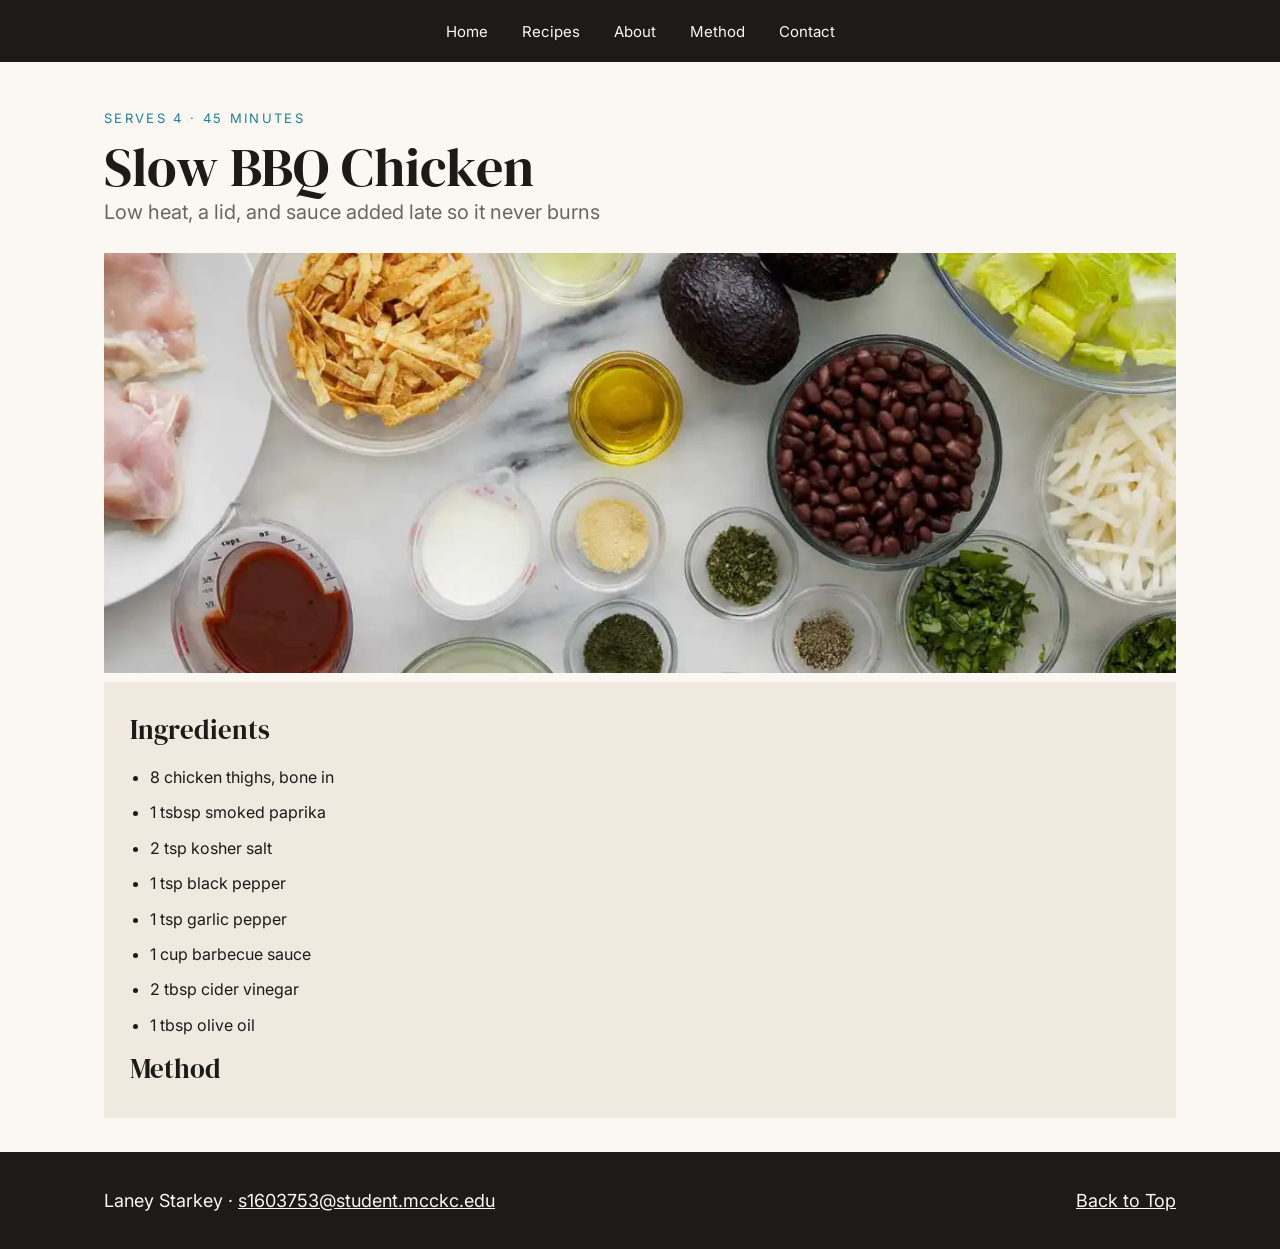
==== recipes/bbq-chicken.html @ a9d7b82f "add div" ====
<!DOCTYPE html>
<html lang="en">
<head>
    <meta charset="UTF-8">
    <meta name="viewport" content="width=device-width, initial-scale=1.0">
    <title>Slow BBQ Chicken</title>
  
    <link rel="preconnect" href="https://fonts.googleapis.com">
  <link rel="preconnect" href="https://fonts.gstatic.com" crossorigin>
  <link href="https://fonts.googleapis.com/css2?family=DM+Serif+Display&family=Inter:wght@400;500;600&display=swap" rel="stylesheet">
  
    <link rel="stylesheet" href="../css/styles.css">
     
</head>
<body id="top">

    <nav class="site-nav">
    <ul>
        <li>
            <a href="index.html"> Home</a>
        </li>

        <li>
            <a href="#cards"> Recipes</a>
        </li>

        <li>
            <a href="#about"> About</a>
        </li>

        <li>
            <a href="#method"> Method</a>
        </li>

        <li>
            <a href="mailto:you@example.com"> Contact</a>
        </li>
    </ul>
</nav>

<main>
    <header class="recipe-hero">
   <p class="eyebrow"> Serves 4 &middot; 45 minutes</p>
        <h1> Slow BBQ Chicken</h1>
        <p class="lede">Low heat, a lid, and sauce added late so it never burns <p>
        <img src="../images/bbq-chicken-banner.webp" alt="A tray of BBQ chicken">
    <header>

    <div class="ingredients">
        <h2>Ingredients </h2>
             <ul>
                <li> 8 chicken thighs, bone in </li>
                <li> 1 tsbsp smoked paprika </li>
                <li> 2 tsp kosher salt </li>
                <li> 1 tsp black pepper </li>
                <li> 1 tsp garlic pepper </li>
                <li> 1 cup barbecue sauce </li>
                <li> 2 tbsp cider vinegar </li>
                <li> 1 tbsp olive oil </li>
            </ul>
    <div> 
    <aside>
        <section id="method">
            <h2> Method </h2>
        </section>
    </aside>
    </div>
        
</main>

<footer class="site-footer">
    <div class="inner">
        <p> Laney Starkey &middot; <a href="mailto:s1603753@student.mcckc.edu">s1603753@student.mcckc.edu</a></p>
        <p class="right"><a href="#top"> Back to Top</a></p>
    <div> 
</footer>

</body>
</html>
---- css/styles.css ----
* {
    box-sizing: border-box;
    margin: 0;
    padding: 0;
}

body {
    background: #FBF8F3;
    color: #1D1B18;
    font-family: 'Inter', Helvetica, Arial, sans-serif;
    font-size: 18px;
    line-height: 1.65;
}

h1, h2, h3 {
    font-family: 'DM Serif Display', Georgia, serif;
    font-weight: 400;
}

.site-nav {
    background-color: #1D1B18;
}

.site-nav ul {
    list-style: none; 
    display: grid;
    grid-template: auto / auto auto auto auto auto;
    gap: 34px;
    width: max-content;
    margin: 0 auto;
    padding: 16px 24px;
}

.site-nav a {
    color: #FBF8F3;
    text-decoration: none;
    font-size: 15px;
}

main {
    max-width: 1120px;
    margin: 0 auto;
    padding: 0 24px;
}

.site-footer {
    background: #1D1B18;
    color: #FBF8F3
}

.site-footer .inner {
    display: grid;
    grid-template: auto/ 1fr 1fr;
    max-width: 1120px;
    margin: 0 auto;
    padding: 34px 24px;
}

.site-footer a {
    color: #FBF8F3
}

.site-footer .right {
    text-align: right;
}

.hero {
    display: grid;
    grid-template: auto / 1fr 1fr;
    gap: 28px;
    padding: 54px 0;
}

.hero img {
    width: 100%;
    height: 380px;
    object-fit: cover;
}

h1 {
    font-size: 54px;
    line-height: 1.05;
}

.eyebrow {
    font-size: 13px;
    letter-spacing: 0.18em;
    text-transform: uppercase;
    color: #1B858F; 
    margin-bottom: 10px;
}

.lede {
    font-size: 20px;
    color: #6B6560
}

.button {
    display: inline-block;
    margin-top: 12px;
    background: #1B858F;
    color: #FBF8F3;
    text-decoration: none;
    padding: 13px 22px;
    font-size: 15px;
    text-transform: uppercase;
}

.section-head {
    border-top:1px solid #EFE9DF;
    padding: 34px 0 24px;
}

.section-head p {
    max-width: 68ch;
}

.cards img{
    width: 100%;
    height: 230px;
    object-fit: cover;
}

.card h3{
    margin: 14px 0 6px;
}

.card p {
    font-size: 16px;
    color: #6B6560
}

.recipe-hero {
    padding: 46px 0 34px;
}

.recipe-hero img {
    width: 100%;
    height: 420px;
    object-fit: cover;
    margin-top: 24px;
}

.recipe-body {
    display: grid;
    grid-template: auto / 300px 1fr;
    gap: 54px;
    padding-bottom: 60px;
}

.ingredients {
    background: #EFE9DF;
    padding: 26px;
    align-self: start;
}

.ingredients ul {
    margin: 12px 0 0 20px;
}

.ingredients li {
    margin-bottom: 9px;
    font-size: 16px;
}
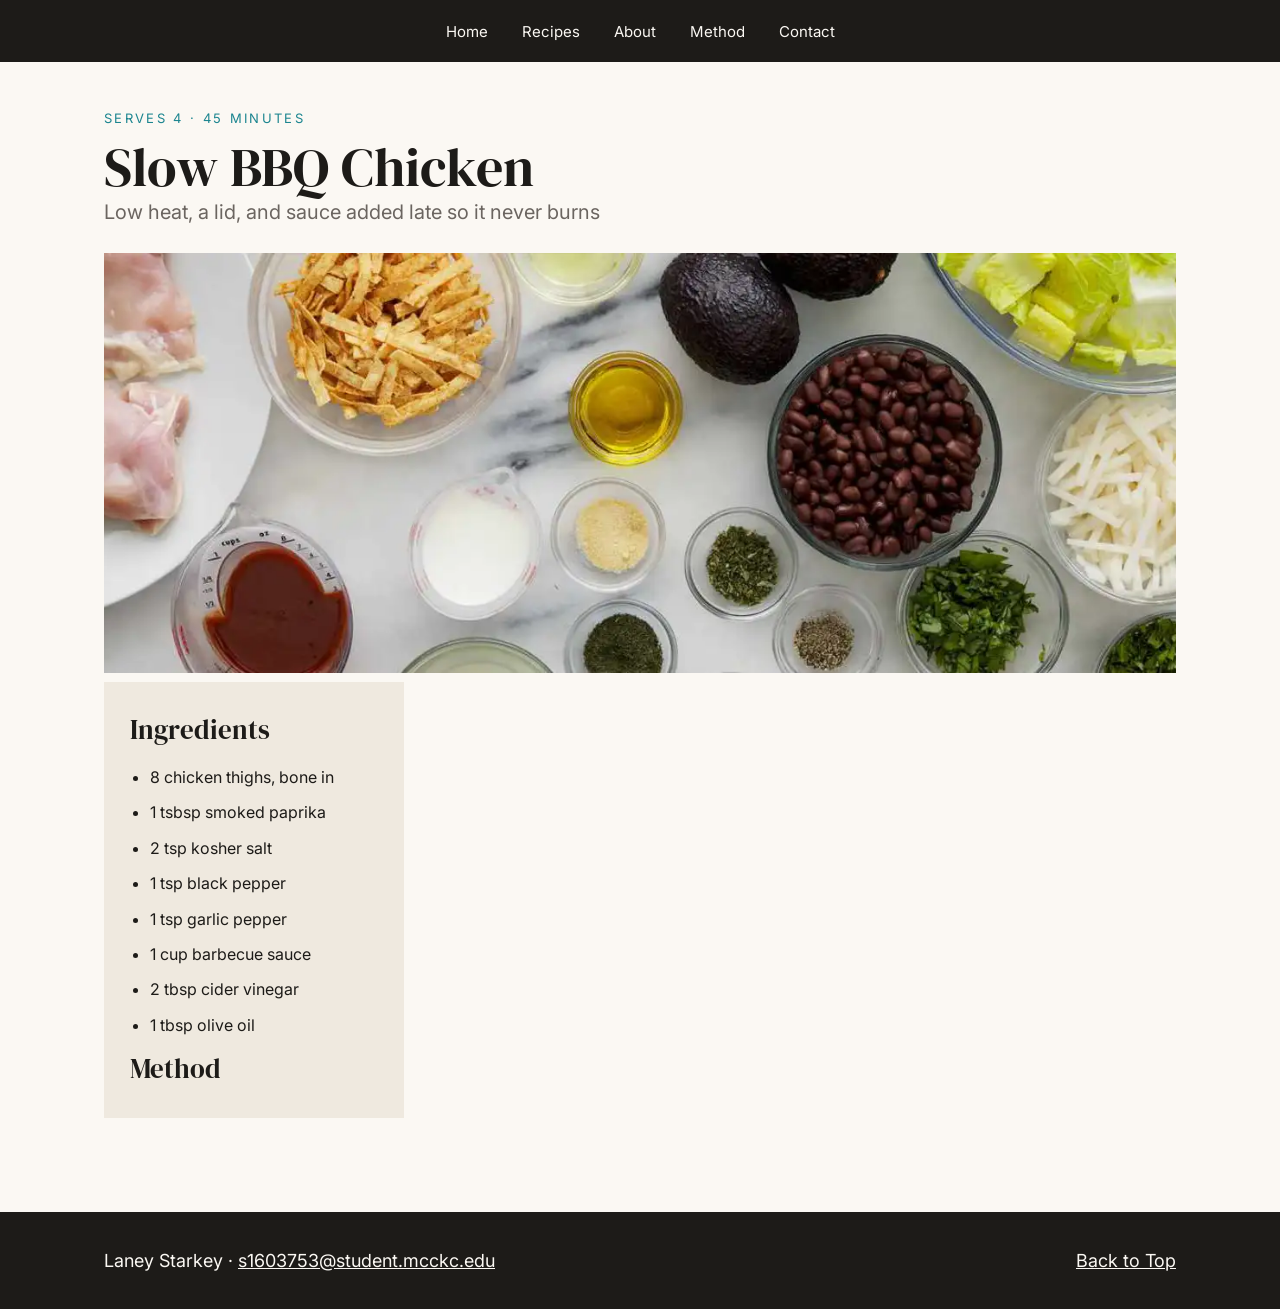
==== commit 60c85c01: "fixed error" ====
--- a/recipes/bbq-chicken.html
+++ b/recipes/bbq-chicken.html
@@ -46,7 +46,8 @@
         <img src="../images/bbq-chicken-banner.webp" alt="A tray of BBQ chicken">
     <header>
 
-    <div class="ingredients">
+    <div class="recipe-body">
+        <aside class="ingredients">
         <h2>Ingredients </h2>
              <ul>
                 <li> 8 chicken thighs, bone in </li>
@@ -58,12 +59,11 @@
                 <li> 2 tbsp cider vinegar </li>
                 <li> 1 tbsp olive oil </li>
             </ul>
-    <div> 
     <aside>
+
         <section id="method">
             <h2> Method </h2>
         </section>
-    </aside>
     </div>
         
 </main>
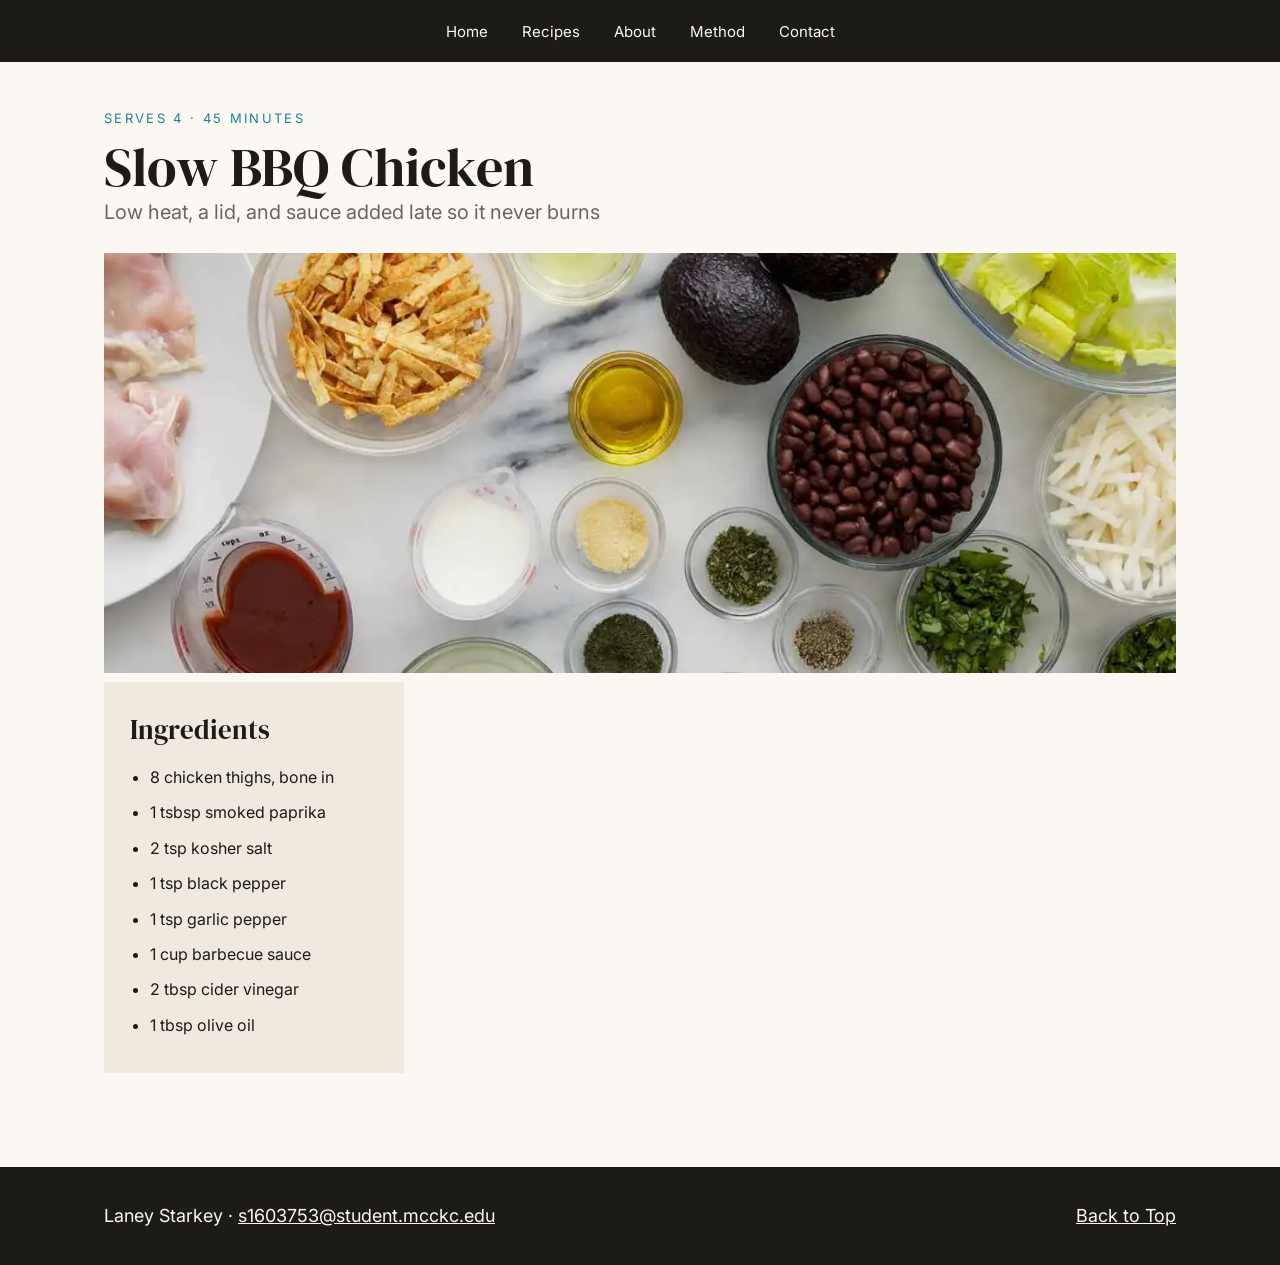
==== commit baef4428: "reset" ====
--- a/recipes/bbq-chicken.html
+++ b/recipes/bbq-chicken.html
@@ -47,8 +47,8 @@
     <header>
 
     <div class="recipe-body">
-        <aside class="ingredients">
-        <h2>Ingredients </h2>
+    <aside class="ingredients">
+        <h2>Ingredients</h2>
              <ul>
                 <li> 8 chicken thighs, bone in </li>
                 <li> 1 tsbsp smoked paprika </li>
@@ -61,9 +61,7 @@
             </ul>
     <aside>
 
-        <section id="method">
-            <h2> Method </h2>
-        </section>
+    
     </div>
         
 </main>
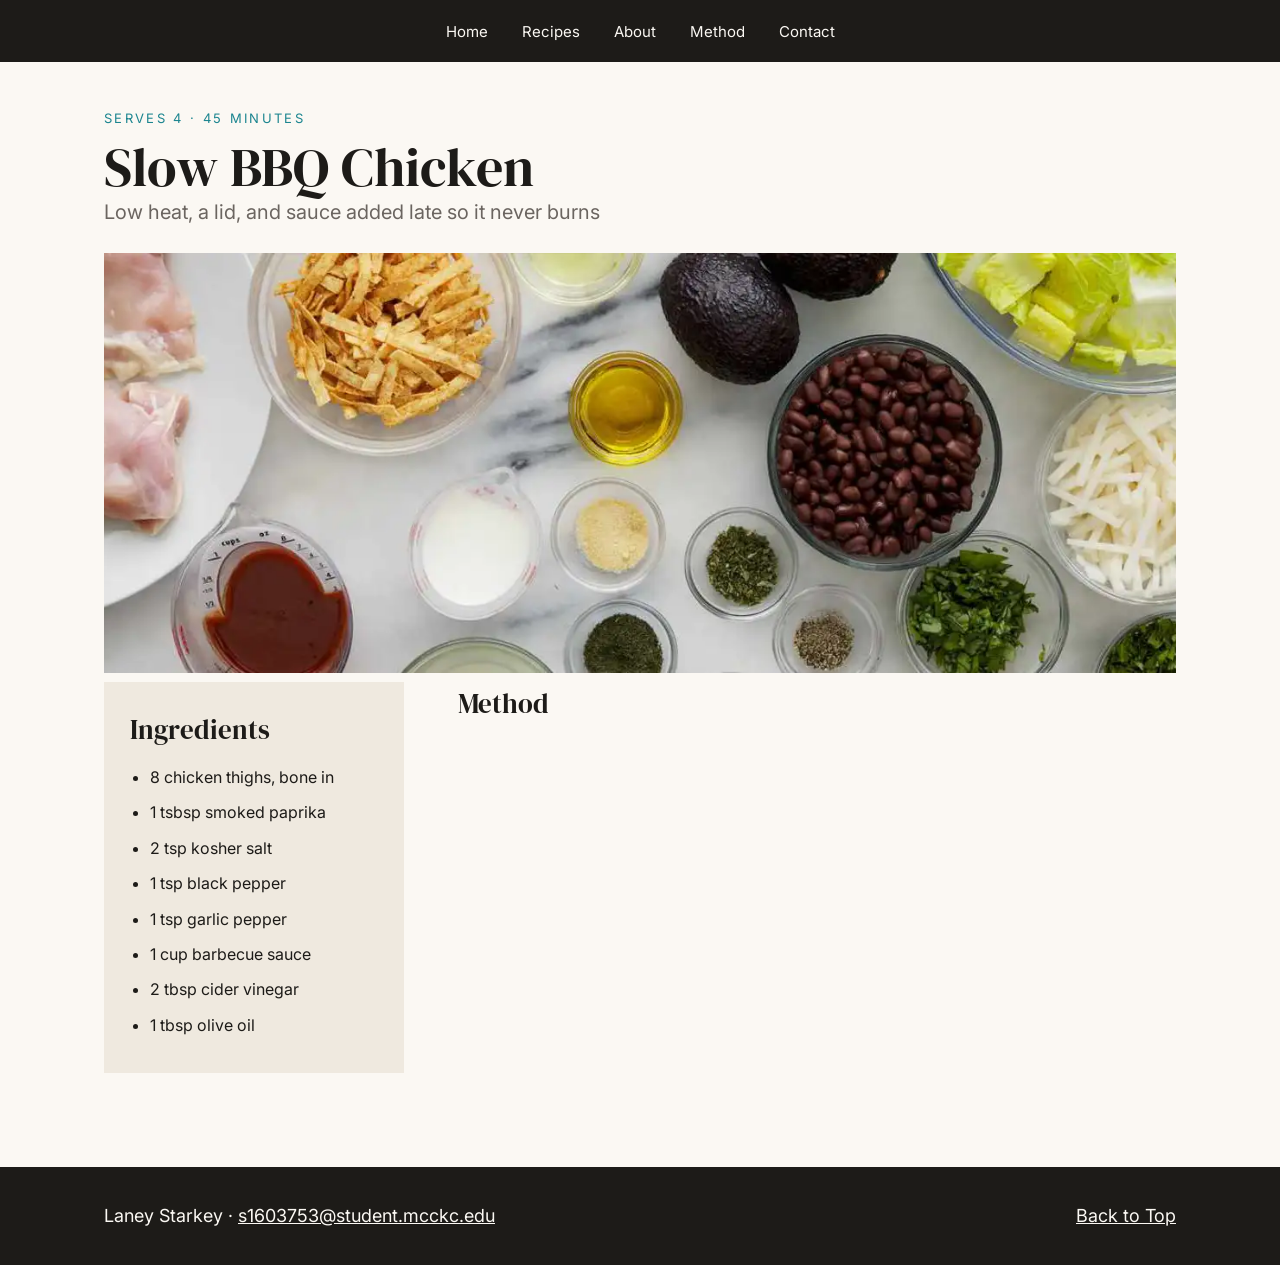
==== commit 898431b5: "method" ====
--- a/recipes/bbq-chicken.html
+++ b/recipes/bbq-chicken.html
@@ -59,7 +59,12 @@
                 <li> 2 tbsp cider vinegar </li>
                 <li> 1 tbsp olive oil </li>
             </ul>
-    <aside>
+        </aside>
+
+        <section id="method">
+            <h2> Method </h2>
+        </section>
+
 
     
     </div>
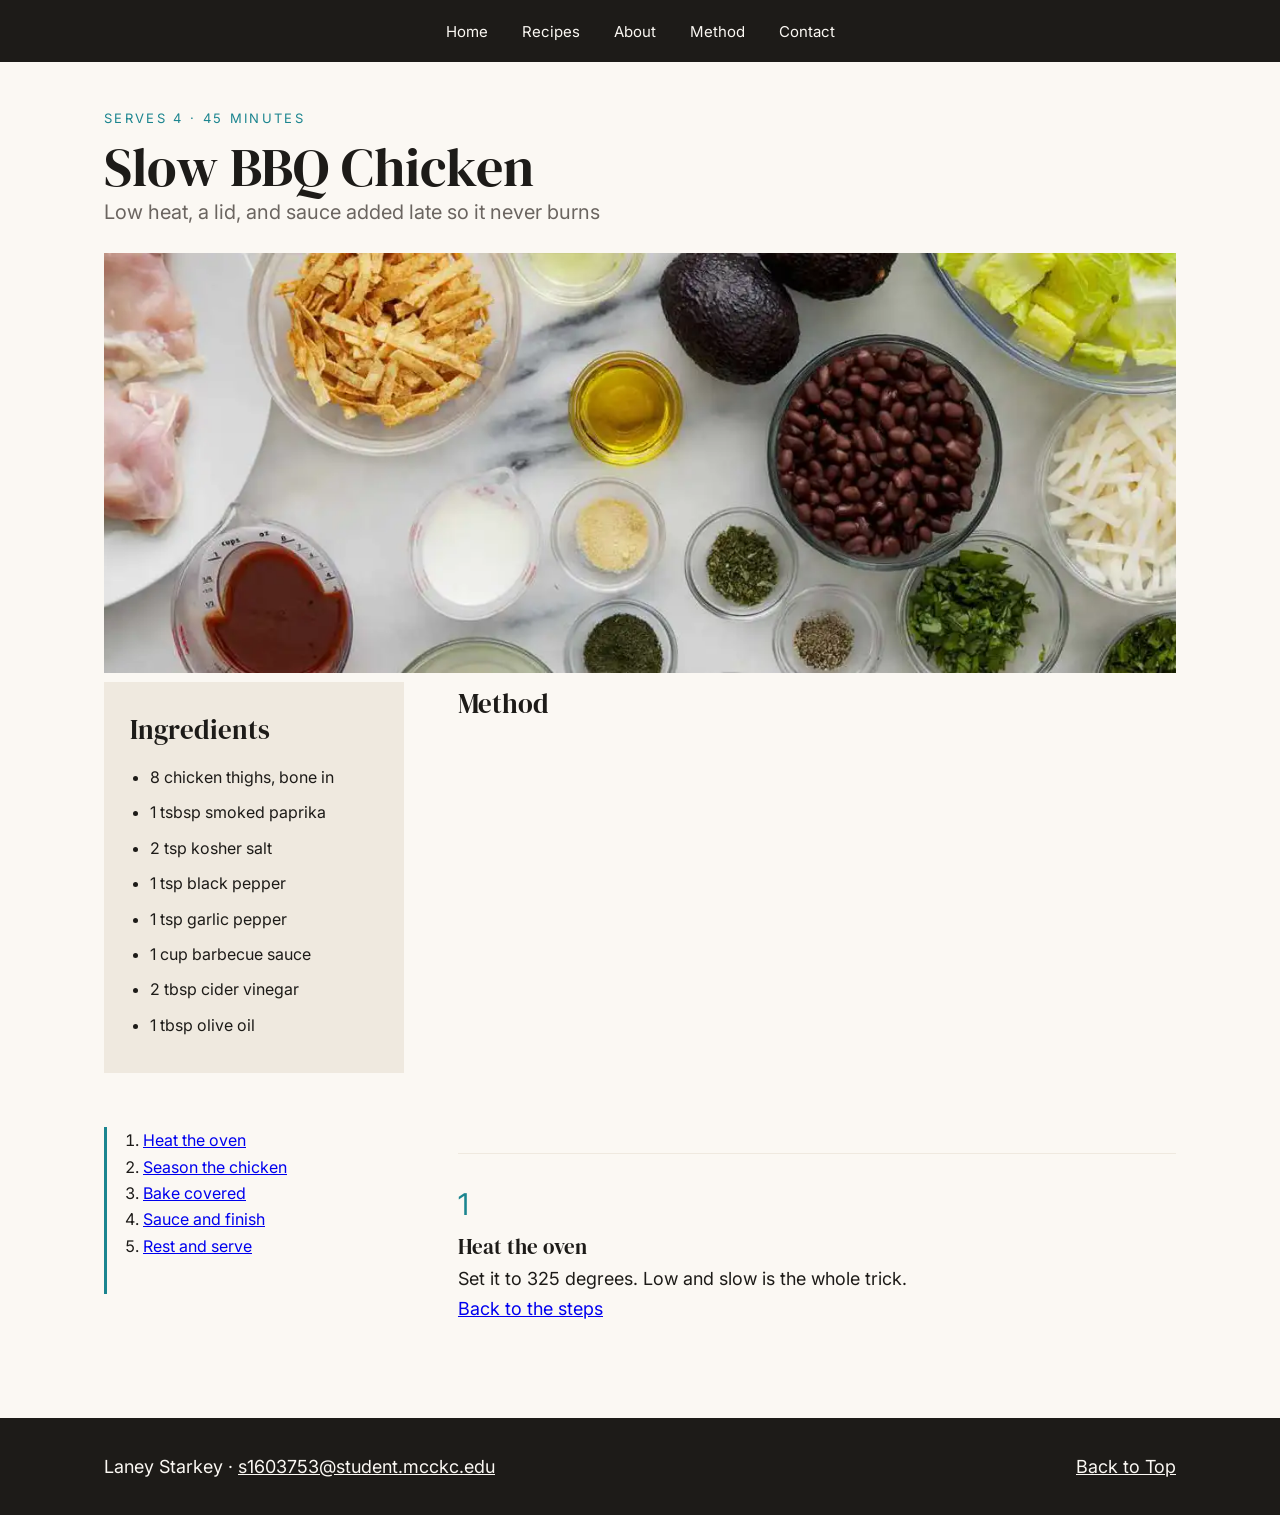
==== commit ab13b165: "styling hyper links" ====
--- a/recipes/bbq-chicken.html
+++ b/recipes/bbq-chicken.html
@@ -65,6 +65,24 @@
             <h2> Method </h2>
         </section>
 
+        <nav class="jump">
+            <ol>
+                <li><a href="#step-1">Heat the oven</a></li>
+                <li><a href="#step-2">Season the 
+                    chicken</a></li>
+                <li><a href="#step-3">Bake covered</a></li>
+                <li><a href="#step-4">Sauce and finish</a></li>
+                <li><a href="#step-5">Rest and serve</a></li>
+            </ol>
+        </nav>
+
+        <article class="step" id="step-1">
+            <span class="num">1</span>
+            <h3>Heat the oven</h3>
+            <p>Set it to 325 degrees. Low and slow is the whole trick.</p>
+            <p><a class="back" href="#method">Back to the steps</a></p>
+        </article>
+
 
     
     </div>
--- a/css/styles.css
+++ b/css/styles.css
@@ -161,4 +161,35 @@
 .ingredients li {
     margin-bottom: 9px;
     font-size: 16px;
+}
+
+.jump {
+    border-left: 3px solid #1B858F;
+    padding-left: 18px;
+    margin-bottom: 30px;
+}
+
+.jump ol {
+    margin-left: 18px;
+}
+
+.jump li{
+    font-size: 16px;
+}
+
+.step{
+    border-top: 1px solid #EFE9DF;
+    padding-top: 26px; 
+    margin-top: 26px;
+}
+
+.step .num {
+    display: block;
+    font-size: 30px;
+    color: #1b858f;
+}
+
+.bacl{
+    font-size: 14px;
+    color: #6B6560;
 }
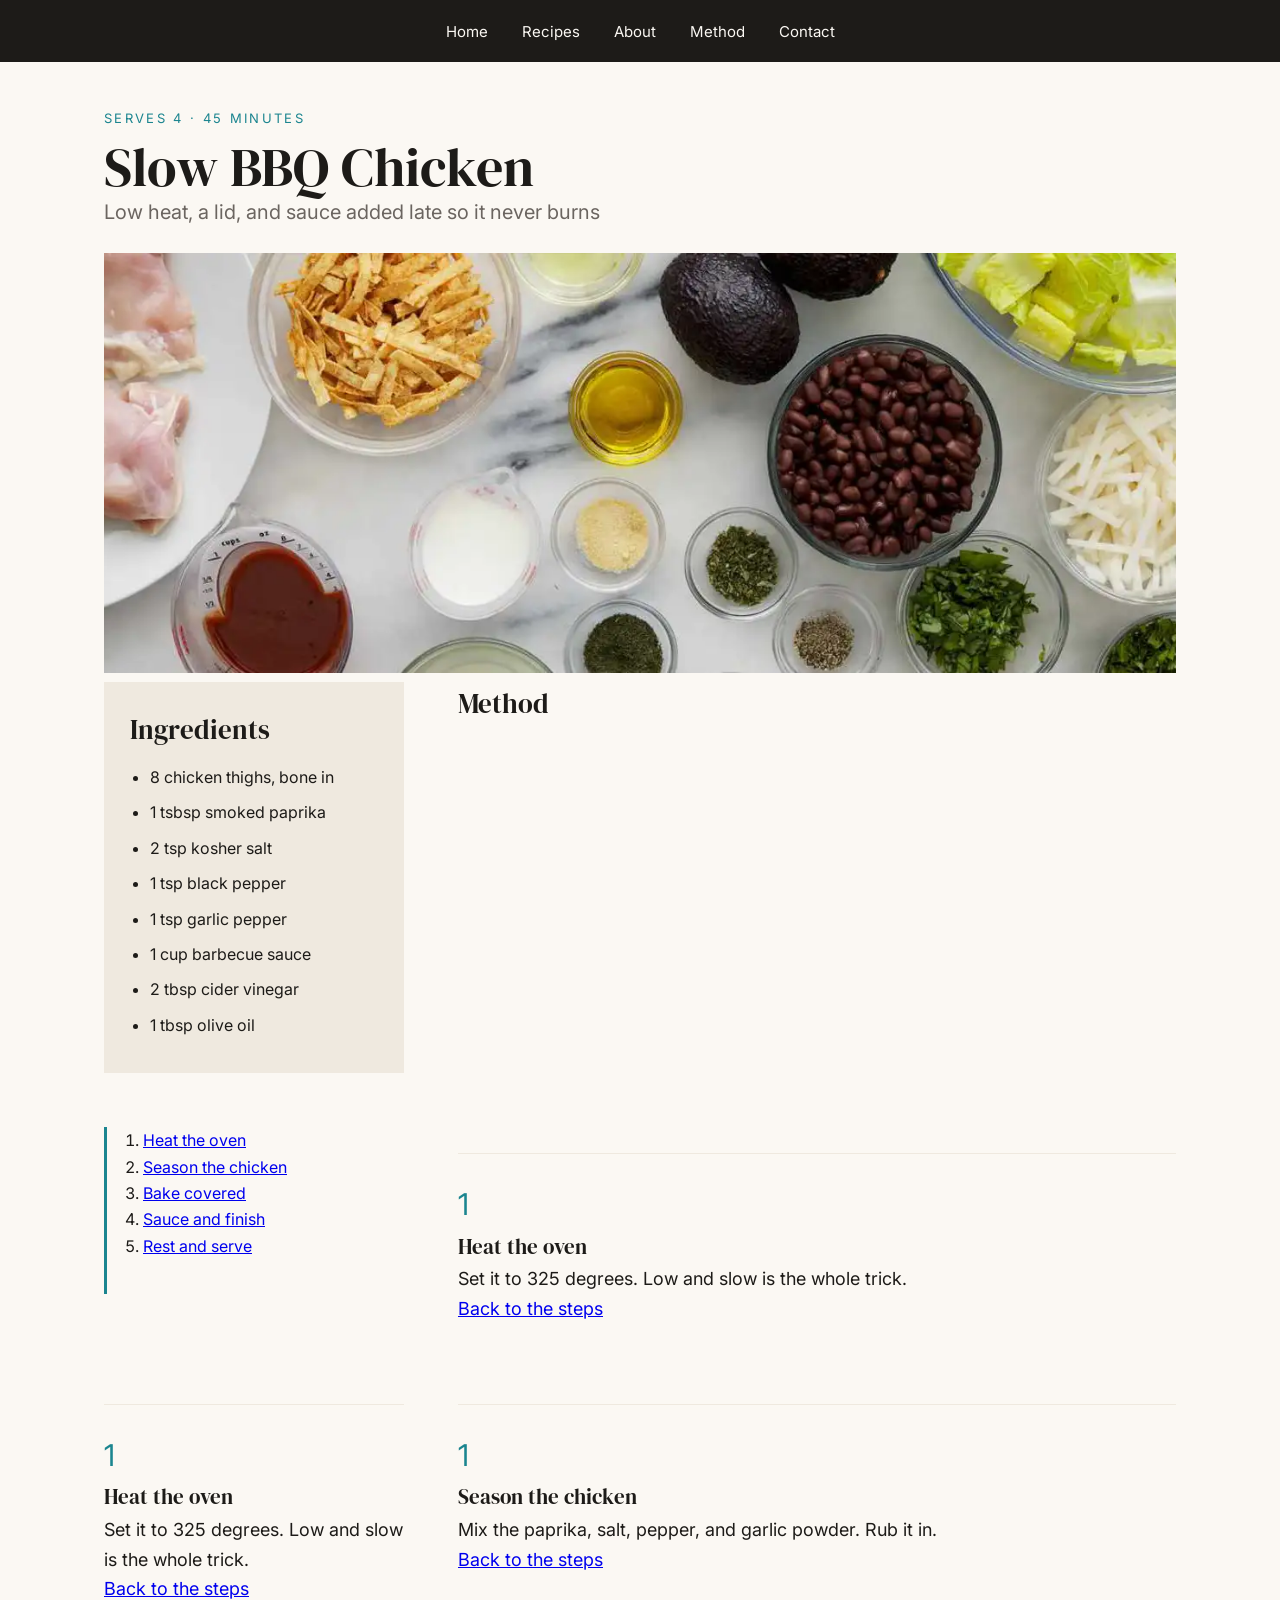
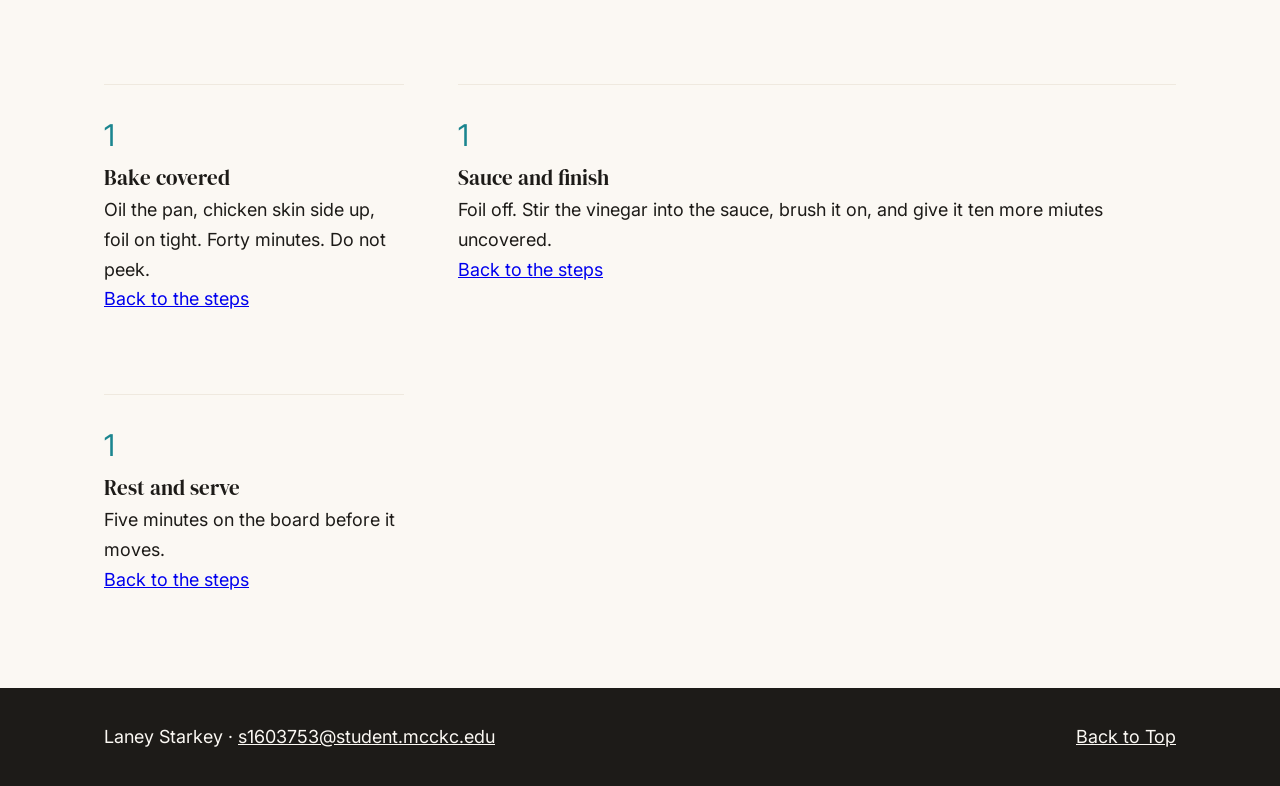
==== commit 7e922a90: "commit last step" ====
--- a/recipes/bbq-chicken.html
+++ b/recipes/bbq-chicken.html
@@ -83,6 +83,41 @@
             <p><a class="back" href="#method">Back to the steps</a></p>
         </article>
 
+         <article class="step" id="step-1">
+            <span class="num">1</span>
+            <h3>Heat the oven</h3>
+            <p>Set it to 325 degrees. Low and slow is the whole trick.</p>
+            <p><a class="back" href="#method">Back to the steps</a></p>
+        </article>
+
+         <article class="step" id="step-2">
+            <span class="num">1</span>
+            <h3>Season the chicken</h3>
+            <p> Mix the paprika, salt, pepper, and garlic powder. Rub it in.</p>
+            <p><a class="back" href="#method">Back to the steps</a></p>
+        </article>
+
+         <article class="step" id="step-3">
+            <span class="num">1</span>
+            <h3>Bake covered</h3>
+            <p>Oil the pan, chicken skin side up, foil on tight. Forty minutes. Do not peek.</p>
+            <p><a class="back" href="#method">Back to the steps</a></p>
+        </article>
+
+         <article class="step" id="step-4">
+            <span class="num">1</span>
+            <h3>Sauce and finish</h3>
+            <p>Foil off. Stir the vinegar into the sauce, brush it on, and give it ten more miutes uncovered.</p>
+            <p><a class="back" href="#method">Back to the steps</a></p>
+        </article>
+
+         <article class="step" id="step-5">
+            <span class="num">1</span>
+            <h3>Rest and serve</h3>
+            <p>Five minutes on the board before it moves.</p>
+            <p><a class="back" href="#method">Back to the steps</a></p>
+        </article>
+
 
     
     </div>
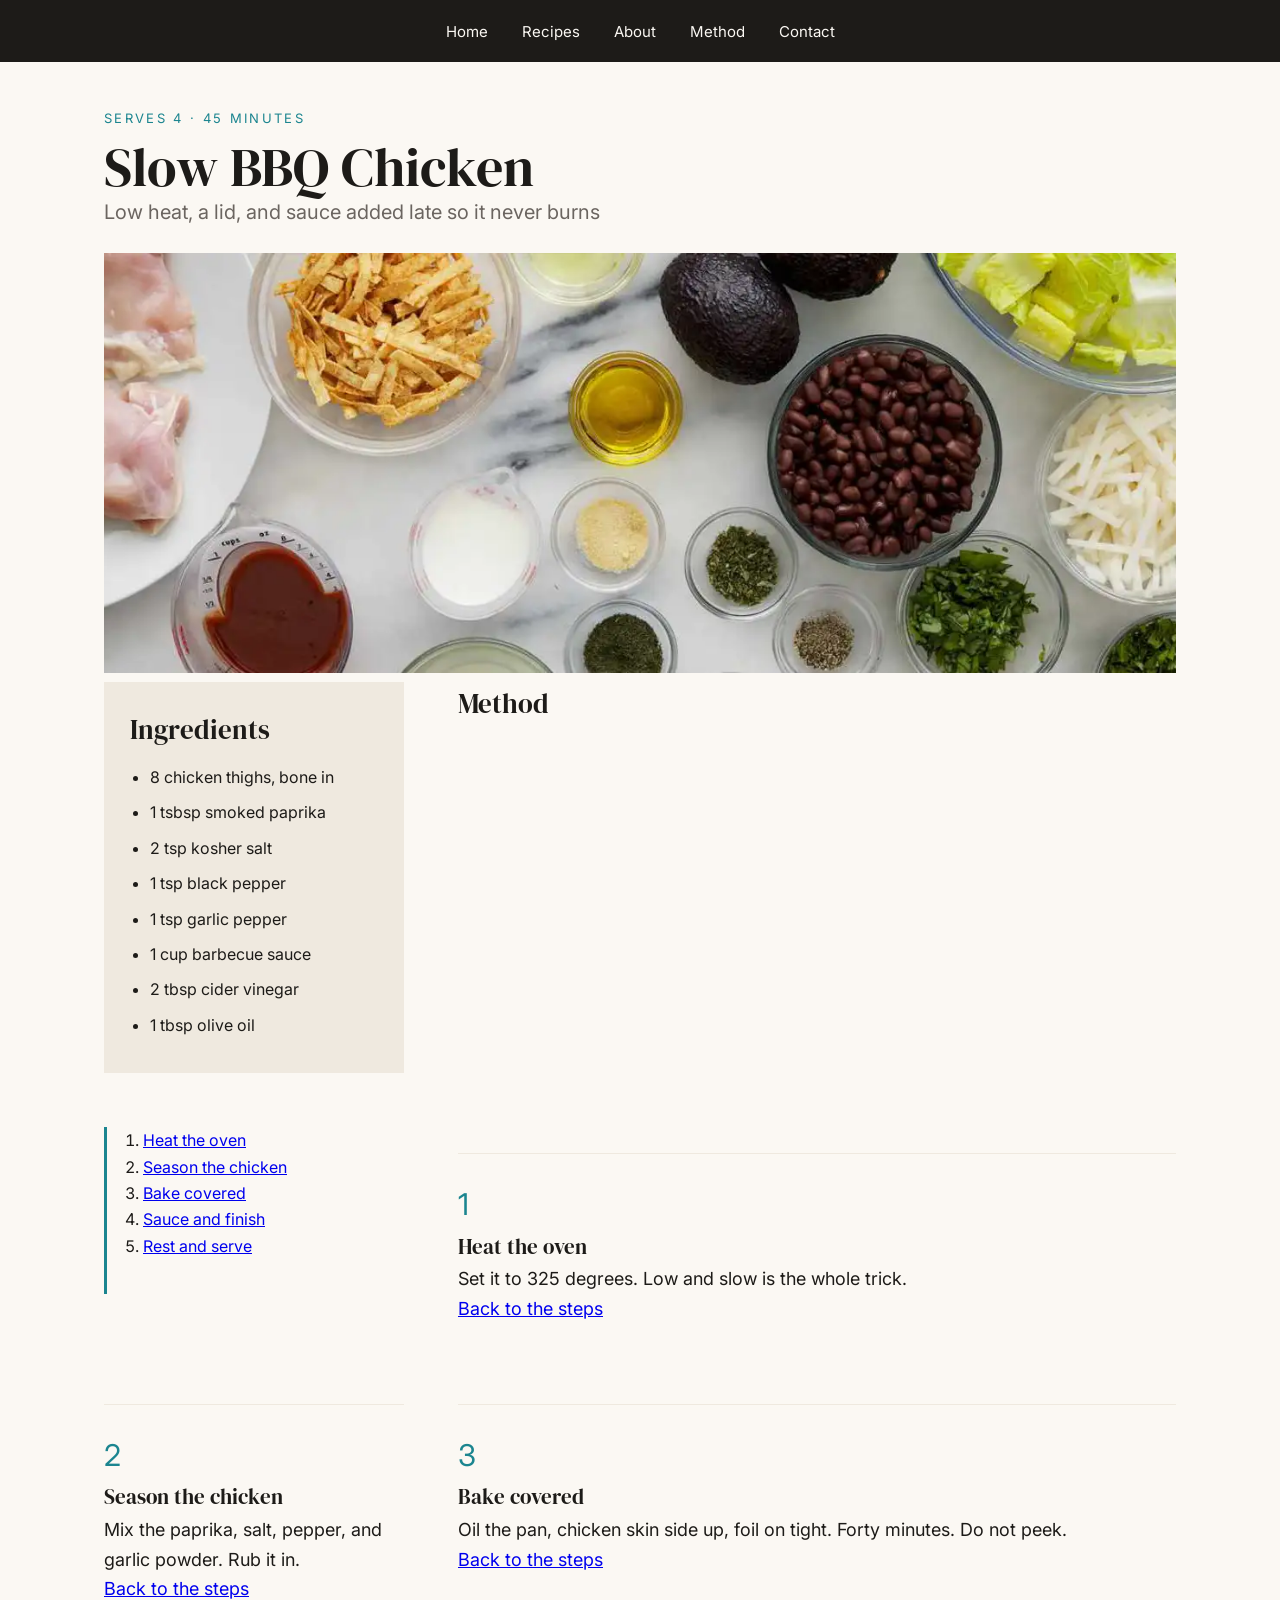
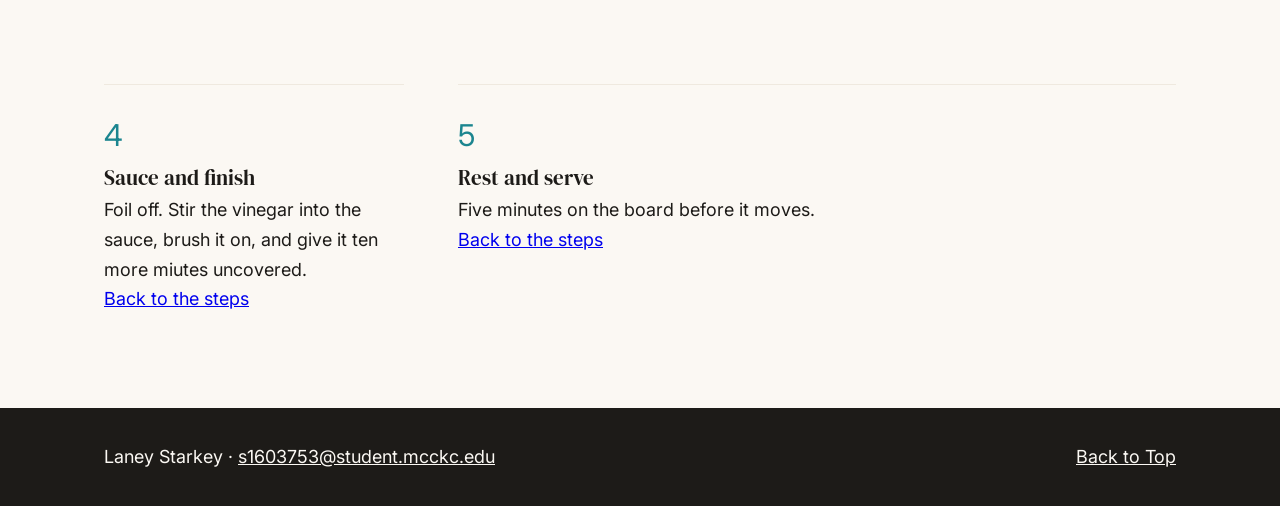
==== commit 916be405: "numbers" ====
--- a/recipes/bbq-chicken.html
+++ b/recipes/bbq-chicken.html
@@ -76,13 +76,6 @@
             </ol>
         </nav>
 
-        <article class="step" id="step-1">
-            <span class="num">1</span>
-            <h3>Heat the oven</h3>
-            <p>Set it to 325 degrees. Low and slow is the whole trick.</p>
-            <p><a class="back" href="#method">Back to the steps</a></p>
-        </article>
-
          <article class="step" id="step-1">
             <span class="num">1</span>
             <h3>Heat the oven</h3>
@@ -91,28 +84,28 @@
         </article>
 
          <article class="step" id="step-2">
-            <span class="num">1</span>
+            <span class="num">2</span>
             <h3>Season the chicken</h3>
             <p> Mix the paprika, salt, pepper, and garlic powder. Rub it in.</p>
             <p><a class="back" href="#method">Back to the steps</a></p>
         </article>
 
          <article class="step" id="step-3">
-            <span class="num">1</span>
+            <span class="num">3</span>
             <h3>Bake covered</h3>
             <p>Oil the pan, chicken skin side up, foil on tight. Forty minutes. Do not peek.</p>
             <p><a class="back" href="#method">Back to the steps</a></p>
         </article>
 
          <article class="step" id="step-4">
-            <span class="num">1</span>
+            <span class="num">4</span>
             <h3>Sauce and finish</h3>
             <p>Foil off. Stir the vinegar into the sauce, brush it on, and give it ten more miutes uncovered.</p>
             <p><a class="back" href="#method">Back to the steps</a></p>
         </article>
 
          <article class="step" id="step-5">
-            <span class="num">1</span>
+            <span class="num">5</span>
             <h3>Rest and serve</h3>
             <p>Five minutes on the board before it moves.</p>
             <p><a class="back" href="#method">Back to the steps</a></p>
